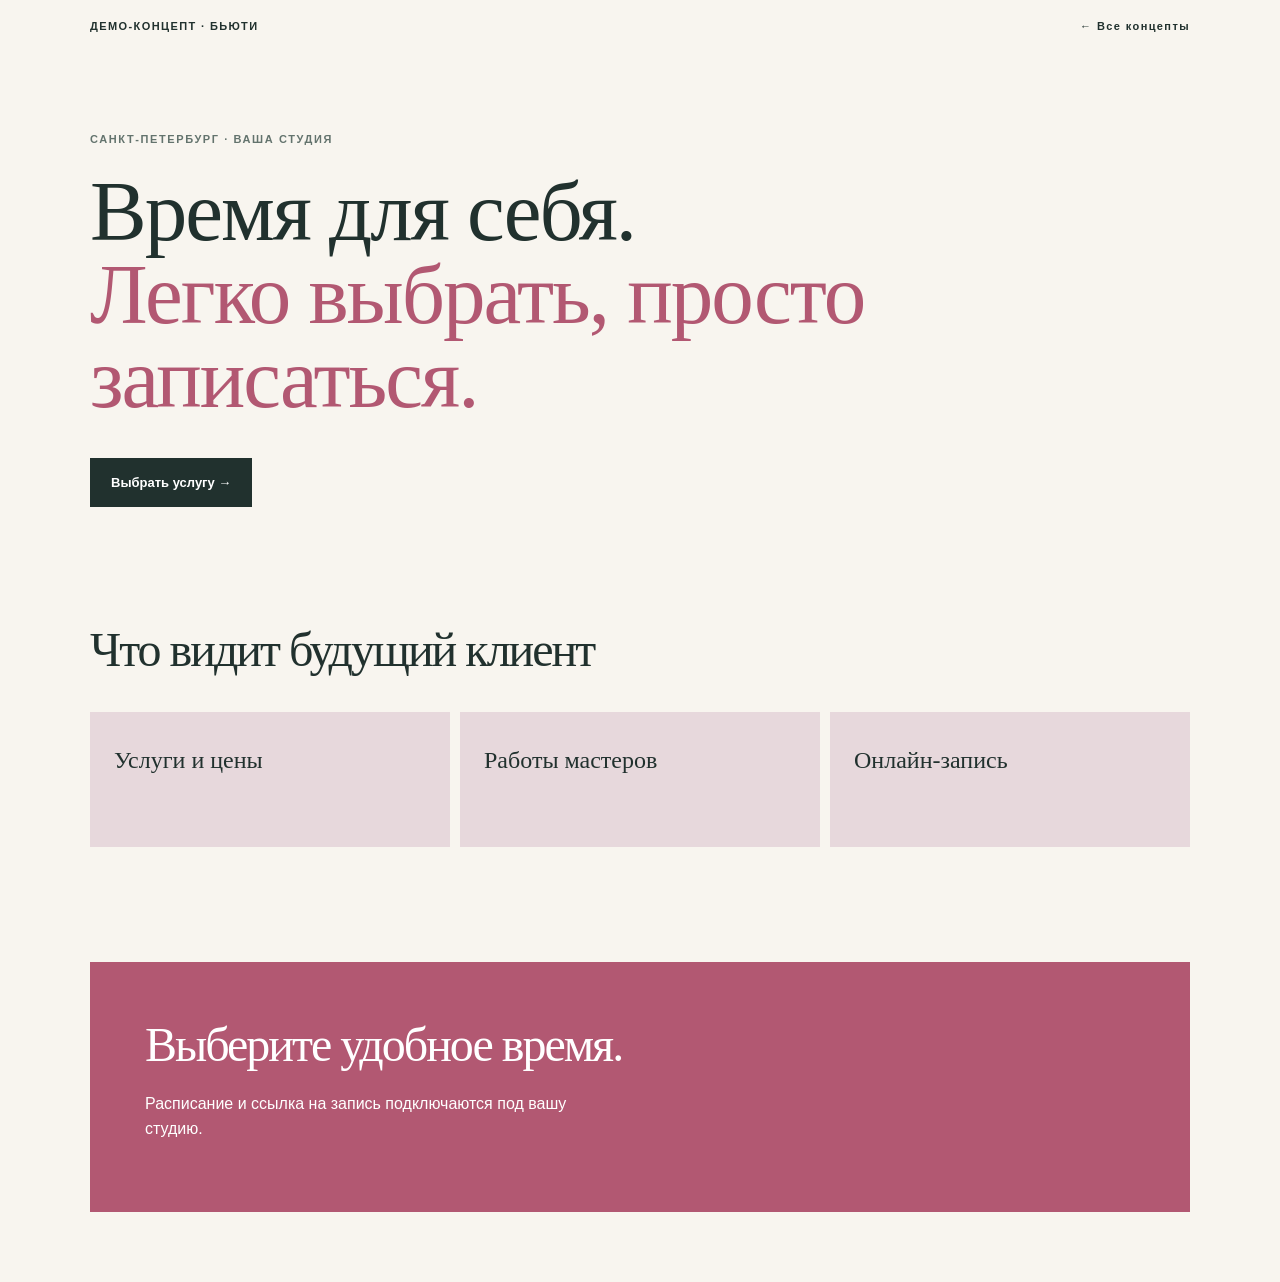
==== beauty/index.html @ 85286546 "Publish business demo showcase" ====
<!doctype html><html lang="ru"><head><meta charset="utf-8"><meta name="viewport" content="width=device-width,initial-scale=1"><title>Демо · бьюти</title><link rel="stylesheet" href="../template.css"></head><body class="beauty"><header>ДЕМО-КОНЦЕПТ · БЬЮТИ <a href="../">← Все концепты</a></header><main><p>САНКТ-ПЕТЕРБУРГ · ВАША СТУДИЯ</p><h1>Время для себя.<br><i>Легко выбрать, просто записаться.</i></h1><a class="button" href="#contact">Выбрать услугу →</a><section><h2>Что видит будущий клиент</h2><div><article>Услуги и цены</article><article>Работы мастеров</article><article>Онлайн-запись</article></div></section><section id="contact" class="contact"><h2>Выберите удобное время.</h2><p>Расписание и ссылка на запись подключаются под вашу студию.</p></section></main></body></html>
---- template.css ----
:root{--ink:#21312e;--accent:#d65f4c;--wash:#dde4d5}*{box-sizing:border-box}body{margin:0;color:var(--ink);font-family:Arial,sans-serif;background:#f8f5ef}body.repair{--accent:#b65336;--wash:#dbc7b7}body.beauty{--accent:#b25872;--wash:#e7d8dc}body.education{--accent:#39778a;--wash:#d4e4e7}header{padding:20px max(24px,calc((100% - 1100px)/2));font-size:11px;letter-spacing:1.4px;font-weight:700}header a{float:right;color:var(--ink);text-decoration:none}main{width:min(1100px,calc(100% - 48px));margin:auto;padding:70px 0}main>p{font-size:11px;letter-spacing:1.6px;font-weight:700;color:#63736d}h1,h2{font-family:Georgia,serif;font-weight:400;letter-spacing:-2px}h1{font-size:clamp(45px,7vw,85px);line-height:.98;max-width:850px;margin:25px 0 38px}i{font-style:normal;color:var(--accent)}.button{background:var(--ink);color:white;text-decoration:none;padding:17px 21px;display:inline-block;font-size:13px;font-weight:700}section{margin-top:115px}h2{font-size:clamp(30px,4vw,48px);margin-bottom:35px}section>div{display:grid;grid-template-columns:repeat(3,1fr);gap:10px}article{background:var(--wash);padding:35px 24px;min-height:135px;font:24px/1.15 Georgia,serif}.contact{background:var(--accent);padding:55px;min-height:250px;color:#fff}.contact h2{margin:0 0 20px}.contact p{max-width:450px;line-height:1.55}@media(max-width:600px){main{padding-top:45px}section{margin-top:70px}section>div{grid-template-columns:1fr}.contact{padding:32px}h1{letter-spacing:-1px}}
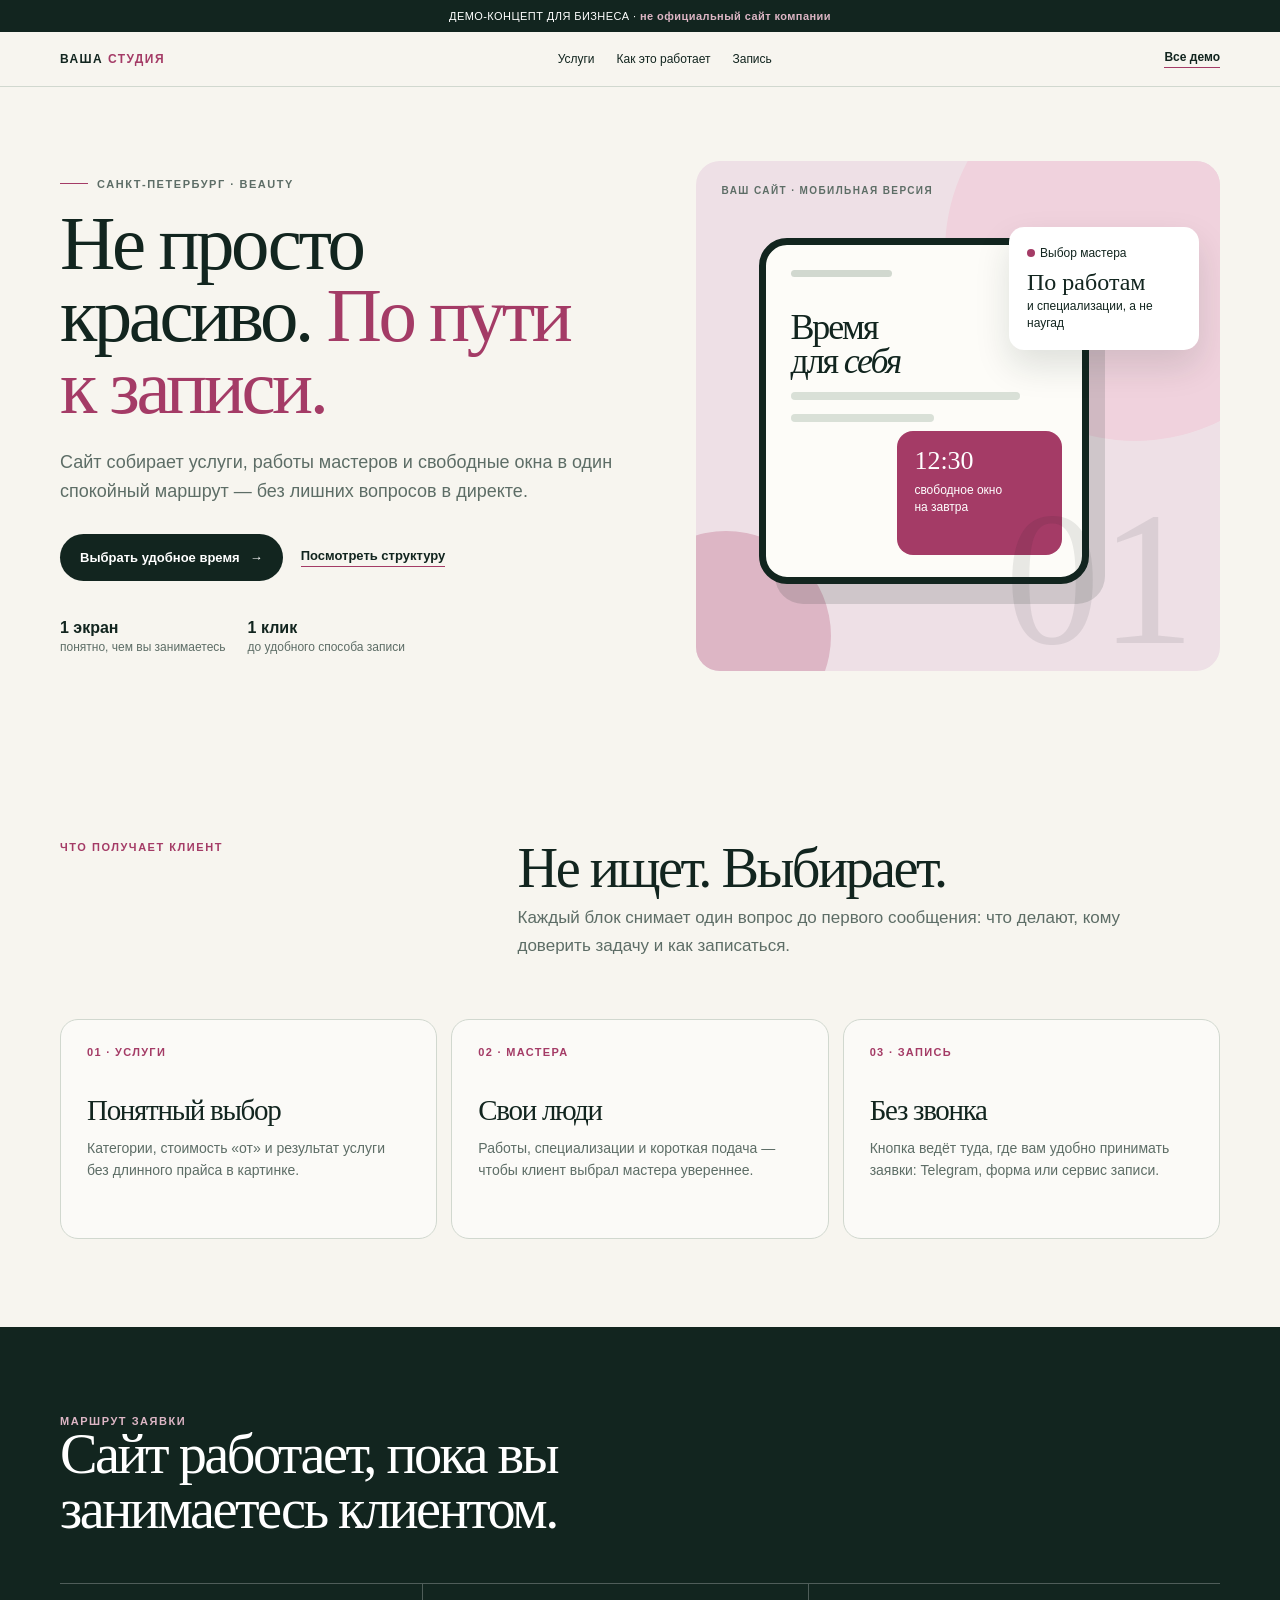
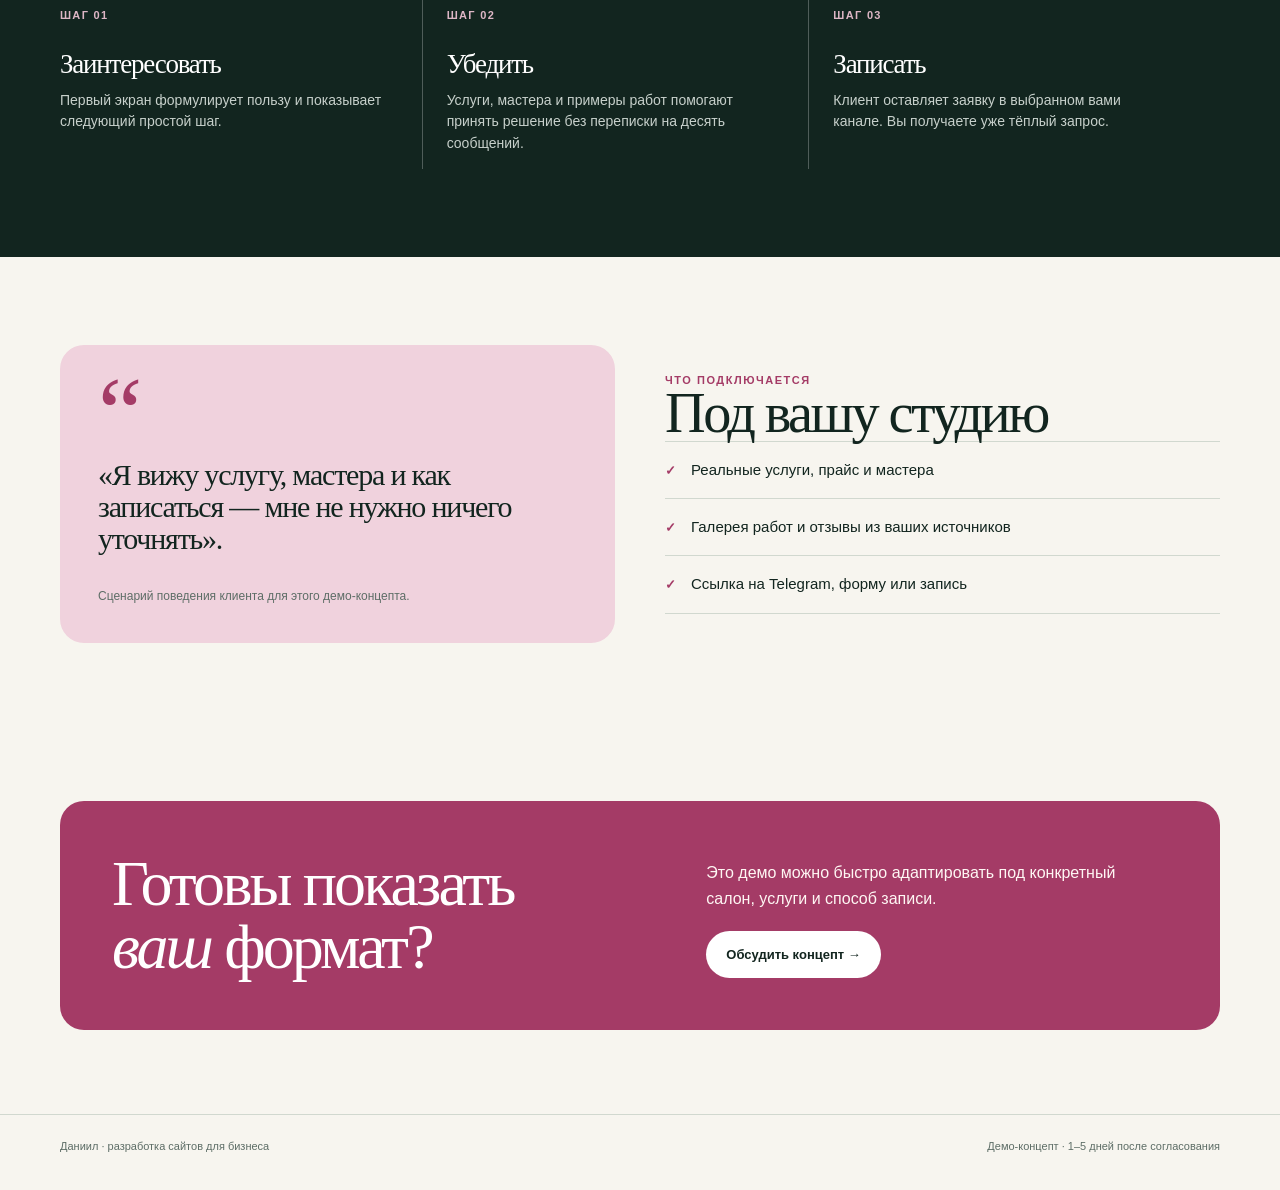
==== commit 77fb8415: "Upgrade business demo templates" ====
--- a/beauty/index.html
+++ b/beauty/index.html
@@ -1 +1 @@
-<!doctype html><html lang="ru"><head><meta charset="utf-8"><meta name="viewport" content="width=device-width,initial-scale=1"><title>Демо · бьюти</title><link rel="stylesheet" href="../template.css"></head><body class="beauty"><header>ДЕМО-КОНЦЕПТ · БЬЮТИ <a href="../">← Все концепты</a></header><main><p>САНКТ-ПЕТЕРБУРГ · ВАША СТУДИЯ</p><h1>Время для себя.<br><i>Легко выбрать, просто записаться.</i></h1><a class="button" href="#contact">Выбрать услугу →</a><section><h2>Что видит будущий клиент</h2><div><article>Услуги и цены</article><article>Работы мастеров</article><article>Онлайн-запись</article></div></section><section id="contact" class="contact"><h2>Выберите удобное время.</h2><p>Расписание и ссылка на запись подключаются под вашу студию.</p></section></main></body></html>
+<!doctype html><html lang="ru"><head><meta charset="utf-8"><meta name="viewport" content="width=device-width,initial-scale=1"><meta name="description" content="Демо-концепт сайта для салона красоты"><title>Демо · салон красоты</title><link rel="stylesheet" href="../template.css"></head><body class="beauty"><div class="demo-note">ДЕМО-КОНЦЕПТ ДЛЯ БИЗНЕСА · <b>не официальный сайт компании</b></div><header class="site-header"><div class="wrap"><div class="brand">ВАША <span>СТУДИЯ</span></div><nav><a href="#services">Услуги</a><a href="#route">Как это работает</a><a href="#contact">Запись</a></nav><a class="text-link" href="../">Все демо</a></div></header><main><div class="wrap"><section class="hero"><div><p class="kicker">САНКТ-ПЕТЕРБУРГ · BEAUTY</p><h1>Не просто<br>красиво. <em>По пути<br>к записи.</em></h1><p class="lead">Сайт собирает услуги, работы мастеров и свободные окна в один спокойный маршрут — без лишних вопросов в директе.</p><div class="actions"><a class="button" href="#contact">Выбрать удобное время <span>→</span></a><a class="text-link" href="#services">Посмотреть структуру</a></div><div class="mini-proof"><span><b>1 экран</b>понятно, чем вы занимаетесь</span><span><b>1 клик</b>до удобного способа записи</span></div></div><div class="hero-art"><span class="art-label">ВАШ САЙТ · МОБИЛЬНАЯ ВЕРСИЯ</span><div class="device"><div class="device-title">Время<br>для <em>себя</em></div><div class="device-line"></div><div class="device-line short"></div><div class="device-card"><b>12:30</b>свободное окно<br>на завтра</div></div><div class="floating-card"><span><i class="dot"></i>Выбор мастера</span><b>По работам</b>и специализации, а не наугад</div><div class="art-number">01</div></div></section></div><section id="services"><div class="wrap"><div class="section-intro"><div class="section-label">ЧТО ПОЛУЧАЕТ КЛИЕНТ</div><div><h2>Не ищет. Выбирает.</h2><p class="section-copy">Каждый блок снимает один вопрос до первого сообщения: что делают, кому доверить задачу и как записаться.</p></div></div><div class="feature-grid"><article class="feature"><div class="feature-num">01 · УСЛУГИ</div><h3>Понятный выбор</h3><p>Категории, стоимость «от» и результат услуги без длинного прайса в картинке.</p></article><article class="feature"><div class="feature-num">02 · МАСТЕРА</div><h3>Свои люди</h3><p>Работы, специализации и короткая подача — чтобы клиент выбрал мастера увереннее.</p></article><article class="feature"><div class="feature-num">03 · ЗАПИСЬ</div><h3>Без звонка</h3><p>Кнопка ведёт туда, где вам удобно принимать заявки: Telegram, форма или сервис записи.</p></article></div></div></section><section id="route" class="route"><div class="wrap"><div class="section-label">МАРШРУТ ЗАЯВКИ</div><h2>Сайт работает, пока вы занимаетесь клиентом.</h2><div class="steps"><article class="step"><span>ШАГ 01</span><h3>Заинтересовать</h3><p>Первый экран формулирует пользу и показывает следующий простой шаг.</p></article><article class="step"><span>ШАГ 02</span><h3>Убедить</h3><p>Услуги, мастера и примеры работ помогают принять решение без переписки на десять сообщений.</p></article><article class="step"><span>ШАГ 03</span><h3>Записать</h3><p>Клиент оставляет заявку в выбранном вами канале. Вы получаете уже тёплый запрос.</p></article></div></div></section><section><div class="wrap split"><div class="quote-card"><p>«Я вижу услугу, мастера и как записаться — мне не нужно ничего уточнять».</p><small>Сценарий поведения клиента для этого демо-концепта.</small></div><div><div class="section-label">ЧТО ПОДКЛЮЧАЕТСЯ</div><h2>Под вашу студию</h2><div class="checklist"><div><b>✓</b><span>Реальные услуги, прайс и мастера</span></div><div><b>✓</b><span>Галерея работ и отзывы из ваших источников</span></div><div><b>✓</b><span>Ссылка на Telegram, форму или запись</span></div></div></div></div></section><section id="contact" class="cta"><div class="wrap"><div class="cta-box"><h2>Готовы показать<br><em>ваш</em> формат?</h2><div><p>Это демо можно быстро адаптировать под конкретный салон, услуги и способ записи.</p><a class="button" href="mailto:hello@example.com">Обсудить концепт →</a></div></div></div></section></main><footer class="site-footer"><div class="wrap"><span>Даниил · разработка сайтов для бизнеса</span><span>Демо-концепт · 1–5 дней после согласования</span></div></footer></body></html>
--- a/template.css
+++ b/template.css
@@ -1 +1 @@
-:root{--ink:#21312e;--accent:#d65f4c;--wash:#dde4d5}*{box-sizing:border-box}body{margin:0;color:var(--ink);font-family:Arial,sans-serif;background:#f8f5ef}body.repair{--accent:#b65336;--wash:#dbc7b7}body.beauty{--accent:#b25872;--wash:#e7d8dc}body.education{--accent:#39778a;--wash:#d4e4e7}header{padding:20px max(24px,calc((100% - 1100px)/2));font-size:11px;letter-spacing:1.4px;font-weight:700}header a{float:right;color:var(--ink);text-decoration:none}main{width:min(1100px,calc(100% - 48px));margin:auto;padding:70px 0}main>p{font-size:11px;letter-spacing:1.6px;font-weight:700;color:#63736d}h1,h2{font-family:Georgia,serif;font-weight:400;letter-spacing:-2px}h1{font-size:clamp(45px,7vw,85px);line-height:.98;max-width:850px;margin:25px 0 38px}i{font-style:normal;color:var(--accent)}.button{background:var(--ink);color:white;text-decoration:none;padding:17px 21px;display:inline-block;font-size:13px;font-weight:700}section{margin-top:115px}h2{font-size:clamp(30px,4vw,48px);margin-bottom:35px}section>div{display:grid;grid-template-columns:repeat(3,1fr);gap:10px}article{background:var(--wash);padding:35px 24px;min-height:135px;font:24px/1.15 Georgia,serif}.contact{background:var(--accent);padding:55px;min-height:250px;color:#fff}.contact h2{margin:0 0 20px}.contact p{max-width:450px;line-height:1.55}@media(max-width:600px){main{padding-top:45px}section{margin-top:70px}section>div{grid-template-columns:1fr}.contact{padding:32px}h1{letter-spacing:-1px}}
+:root{--ink:#12251f;--muted:#5d6d66;--paper:#f7f5ef;--panel:#e8ece4;--line:#d1d8cf;--accent:#d9674c;--accent-soft:#f7d4cb;--sun:#f1d78a;--radius:24px}*{box-sizing:border-box}html{scroll-behavior:smooth}body{margin:0;background:var(--paper);color:var(--ink);font-family:Inter,Arial,sans-serif}body.repair{--accent:#c45035;--accent-soft:#f4cec2;--panel:#e5ded7;--sun:#edba7e}body.beauty{--accent:#a43b66;--accent-soft:#f0d2dd;--panel:#eee0e6;--sun:#ddb6c5}body.education{--accent:#216f7e;--accent-soft:#cce5e8;--panel:#d9e8e9;--sun:#9ed2d0}body.dental{--accent:#357b75;--accent-soft:#cfe8e2;--panel:#dbe9e4;--sun:#b6ddcf}.wrap{width:min(1160px,calc(100% - 40px));margin:auto}.site-header{padding:18px 0;border-bottom:1px solid var(--line)}.site-header .wrap{display:flex;align-items:center;justify-content:space-between;gap:20px}.brand{font-size:12px;font-weight:800;letter-spacing:.12em}.brand span{color:var(--accent)}.site-header nav{display:flex;gap:22px}.site-header a{font-size:12px;color:var(--ink);text-decoration:none}.demo-note{padding:10px 0;background:var(--ink);color:#fff;font-size:11px;text-align:center;letter-spacing:.04em}.demo-note b{color:var(--sun)}.hero{display:grid;grid-template-columns:1.05fr .95fr;align-items:center;gap:56px;padding:74px 0 82px}.kicker{display:flex;align-items:center;gap:9px;margin:0 0 18px;color:var(--muted);font-size:11px;letter-spacing:.14em;font-weight:800}.kicker:before{content:"";width:28px;height:1px;background:var(--accent)}h1,h2,h3,p{margin-top:0}h1,h2,h3{font-family:Georgia,serif;font-weight:400;letter-spacing:-.045em}h1{font-size:clamp(48px,6vw,80px);line-height:.94;margin-bottom:24px}h1 em{font-style:normal;color:var(--accent)}.lead{max-width:560px;font-size:18px;line-height:1.6;color:var(--muted);margin-bottom:28px}.actions{display:flex;align-items:center;gap:18px;flex-wrap:wrap}.button{display:inline-flex;align-items:center;gap:10px;padding:16px 20px;border-radius:100px;background:var(--ink);color:#fff;text-decoration:none;font-size:13px;font-weight:800;transition:transform .2s,background .2s}.button:hover{transform:translateY(-2px);background:var(--accent)}.text-link{color:var(--ink);font-size:13px;font-weight:800;text-decoration:none;border-bottom:1px solid var(--accent);padding-bottom:3px}.mini-proof{display:flex;gap:22px;flex-wrap:wrap;margin-top:38px;font-size:12px;color:var(--muted)}.mini-proof b{display:block;color:var(--ink);font-size:16px;margin-bottom:3px}.hero-art{position:relative;min-height:510px;border-radius:var(--radius);overflow:hidden;background:var(--panel);isolation:isolate}.hero-art:before,.hero-art:after{content:"";position:absolute;border-radius:50%;z-index:-1}.hero-art:before{width:380px;height:380px;background:var(--accent-soft);right:-105px;top:-100px}.hero-art:after{width:210px;height:210px;background:var(--sun);left:-75px;bottom:-70px}.art-label{position:absolute;top:24px;left:26px;font-size:10px;letter-spacing:.14em;font-weight:800;color:var(--muted)}.art-number{position:absolute;right:25px;bottom:16px;font:clamp(120px,16vw,190px)/.8 Georgia,serif;color:rgba(18,37,31,.09)}.device{position:absolute;left:12%;top:15%;width:63%;height:68%;border:7px solid var(--ink);border-radius:28px;background:#fdfcf8;box-shadow:16px 20px 0 rgba(18,37,31,.14);padding:25px}.device:before{content:"";display:block;width:38%;height:7px;border-radius:10px;background:var(--line);margin-bottom:33px}.device-title{font:36px/.95 Georgia,serif;letter-spacing:-.06em;max-width:220px}.device-line{height:8px;background:#d9e0d7;border-radius:9px;margin-top:14px;width:86%}.device-line.short{width:54%}.device-card{position:absolute;right:20px;bottom:22px;width:52%;height:124px;padding:17px;background:var(--accent);border-radius:16px;color:#fff;font-size:12px;line-height:1.4}.device-card b{display:block;font:26px/1 Georgia,serif;margin-bottom:8px}.floating-card{position:absolute;right:4%;top:13%;width:190px;padding:18px;border-radius:15px;background:#fff;box-shadow:0 16px 35px rgba(18,37,31,.13);font-size:12px;line-height:1.45}.floating-card b{display:block;margin:7px 0 4px;font:24px/1 Georgia,serif}.dot{display:inline-block;width:8px;height:8px;border-radius:50%;background:var(--accent);margin-right:5px}section{padding:88px 0}.section-intro{display:grid;grid-template-columns:.75fr 1.25fr;gap:36px;align-items:start}.section-label{font-size:11px;letter-spacing:.14em;font-weight:800;color:var(--accent)}h2{font-size:clamp(36px,4.4vw,58px);line-height:.98;margin:0}.section-copy{font-size:17px;line-height:1.65;color:var(--muted);max-width:620px;margin-top:8px}.feature-grid{display:grid;grid-template-columns:repeat(3,1fr);gap:14px;margin-top:42px}.feature{padding:26px;min-height:220px;border:1px solid var(--line);border-radius:18px;background:rgba(255,255,255,.45);transition:transform .2s,background .2s}.feature:hover{transform:translateY(-4px);background:#fff}.feature-num{color:var(--accent);font-size:11px;font-weight:800;letter-spacing:.12em}.feature h3{font-size:29px;line-height:1.02;margin:38px 0 12px}.feature p{font-size:14px;line-height:1.55;color:var(--muted);margin:0}.route{background:var(--ink);color:#fff}.route .section-label{color:var(--sun)}.route h2{max-width:570px}.steps{display:grid;grid-template-columns:repeat(3,1fr);gap:0;margin-top:45px;border-top:1px solid rgba(255,255,255,.26)}.step{padding:25px 24px 0 0;margin-right:24px;border-right:1px solid rgba(255,255,255,.26)}.step:last-child{border:0}.step span{display:block;color:var(--sun);font-size:11px;font-weight:800;letter-spacing:.12em;margin-bottom:28px}.step h3{font-size:27px;margin-bottom:10px}.step p{color:#c7d0cb;line-height:1.55;font-size:14px}.split{display:grid;grid-template-columns:1fr 1fr;gap:50px;align-items:center}.quote-card{padding:38px;border-radius:var(--radius);background:var(--accent-soft);position:relative}.quote-card:before{content:"“";font:100px/.6 Georgia,serif;color:var(--accent);display:block}.quote-card p{font:30px/1.08 Georgia,serif;letter-spacing:-.04em;margin:16px 0 30px}.quote-card small{font-size:12px;color:var(--muted);line-height:1.5}.checklist{display:grid;gap:0;border-top:1px solid var(--line)}.checklist div{padding:18px 0;border-bottom:1px solid var(--line);display:flex;gap:15px;align-items:baseline}.checklist b{color:var(--accent);font-size:13px}.checklist span{font-size:15px;line-height:1.35}.cta{padding:70px 0 84px}.cta-box{display:grid;grid-template-columns:1.1fr .9fr;gap:30px;align-items:end;padding:52px;border-radius:var(--radius);background:var(--accent);color:#fff}.cta-box h2{font-size:clamp(40px,5vw,68px);margin:0;max-width:620px}.cta-box p{line-height:1.6;margin:0 0 20px;color:#fff7f4}.cta-box .button{background:#fff;color:var(--ink)}.site-footer{padding:25px 0 38px;border-top:1px solid var(--line);color:var(--muted);font-size:11px}.site-footer .wrap{display:flex;justify-content:space-between;gap:20px;flex-wrap:wrap}@media(max-width:820px){.hero,.section-intro,.split,.cta-box{grid-template-columns:1fr;gap:30px}.hero{padding-top:46px}.hero-art{min-height:430px}.feature-grid,.steps{grid-template-columns:1fr}.step{padding:25px 0;border-right:0;border-bottom:1px solid rgba(255,255,255,.26);margin-right:0}.step:last-child{border-bottom:0}.site-header nav{display:none}}@media(max-width:520px){.wrap{width:min(100% - 28px,1160px)}.demo-note{padding:8px 14px}.hero{padding-bottom:48px}.hero-art{min-height:380px}.device{left:8%;width:70%;top:16%;height:67%}.floating-card{right:2%;top:8%;width:145px}.device-title{font-size:27px}.feature-grid{margin-top:28px}section{padding:58px 0}.cta{padding:58px 0}.cta-box{padding:31px 25px}.site-header{padding:15px 0}}
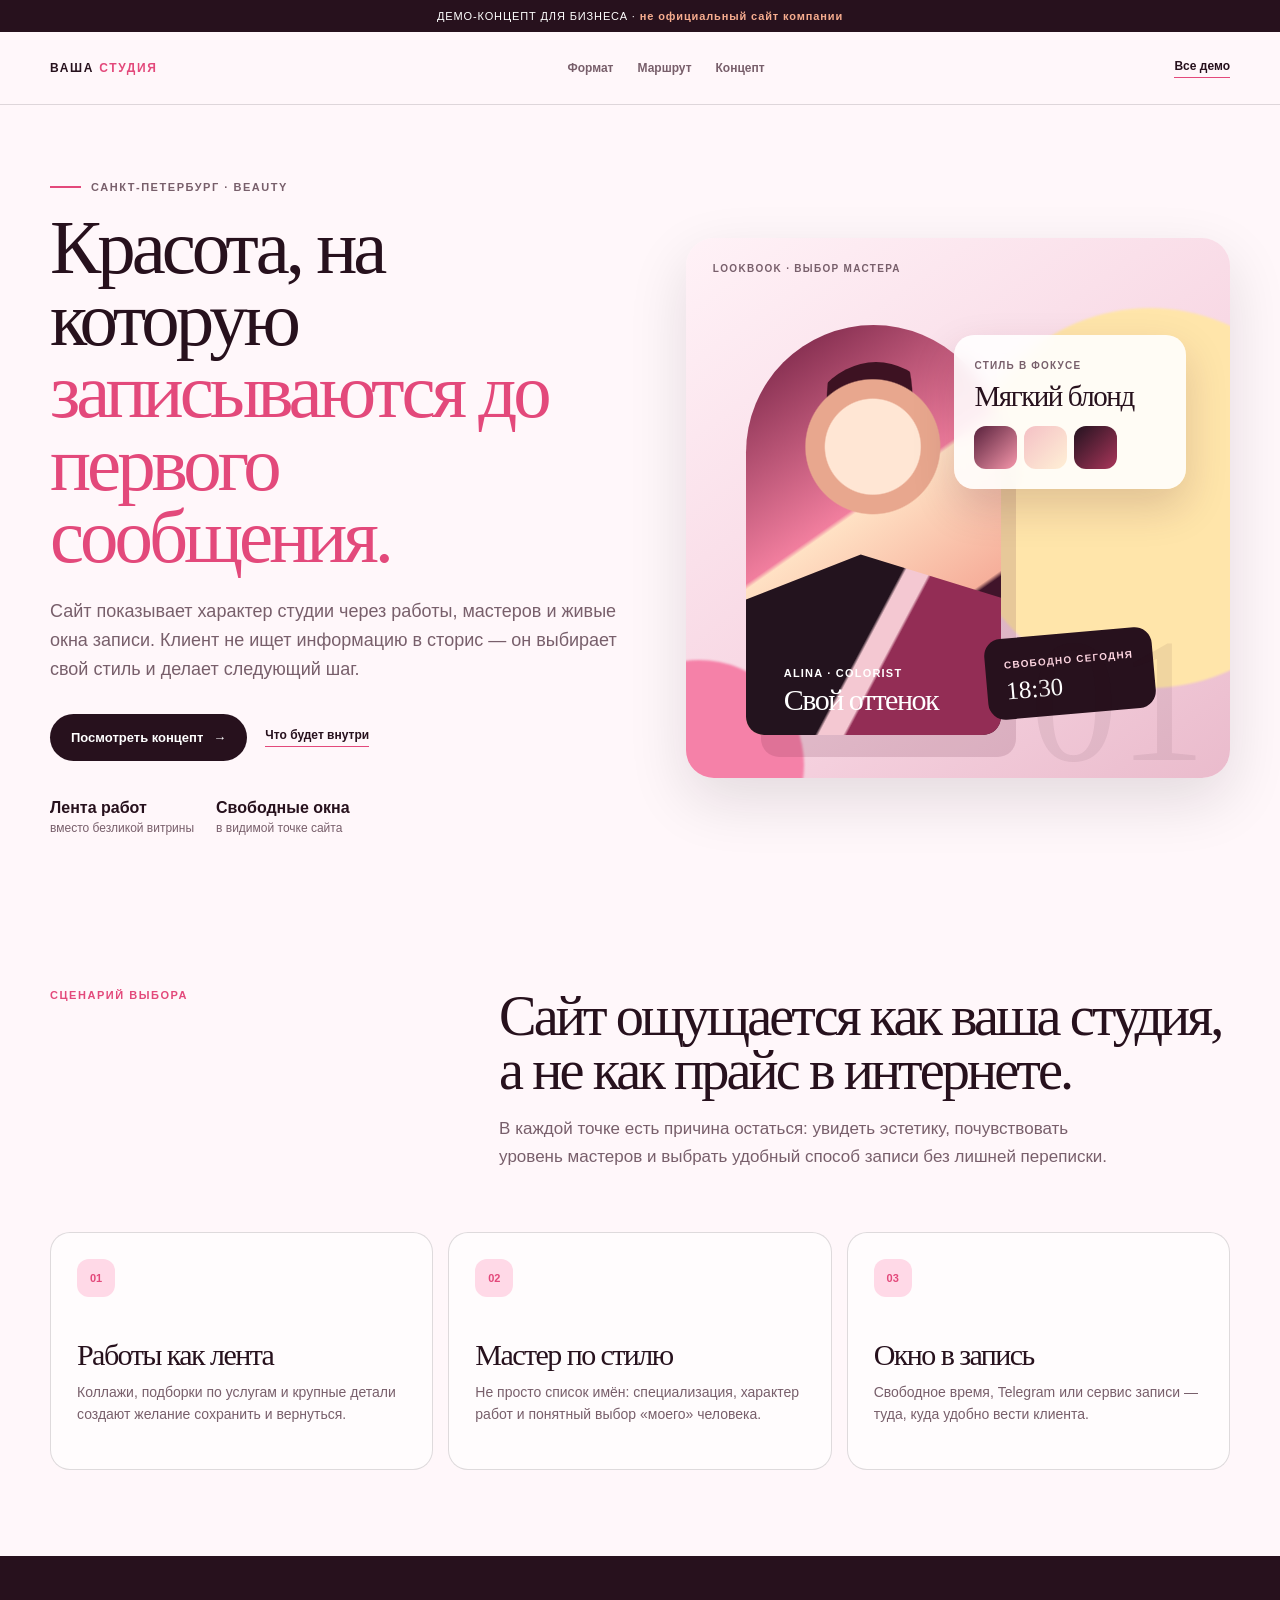
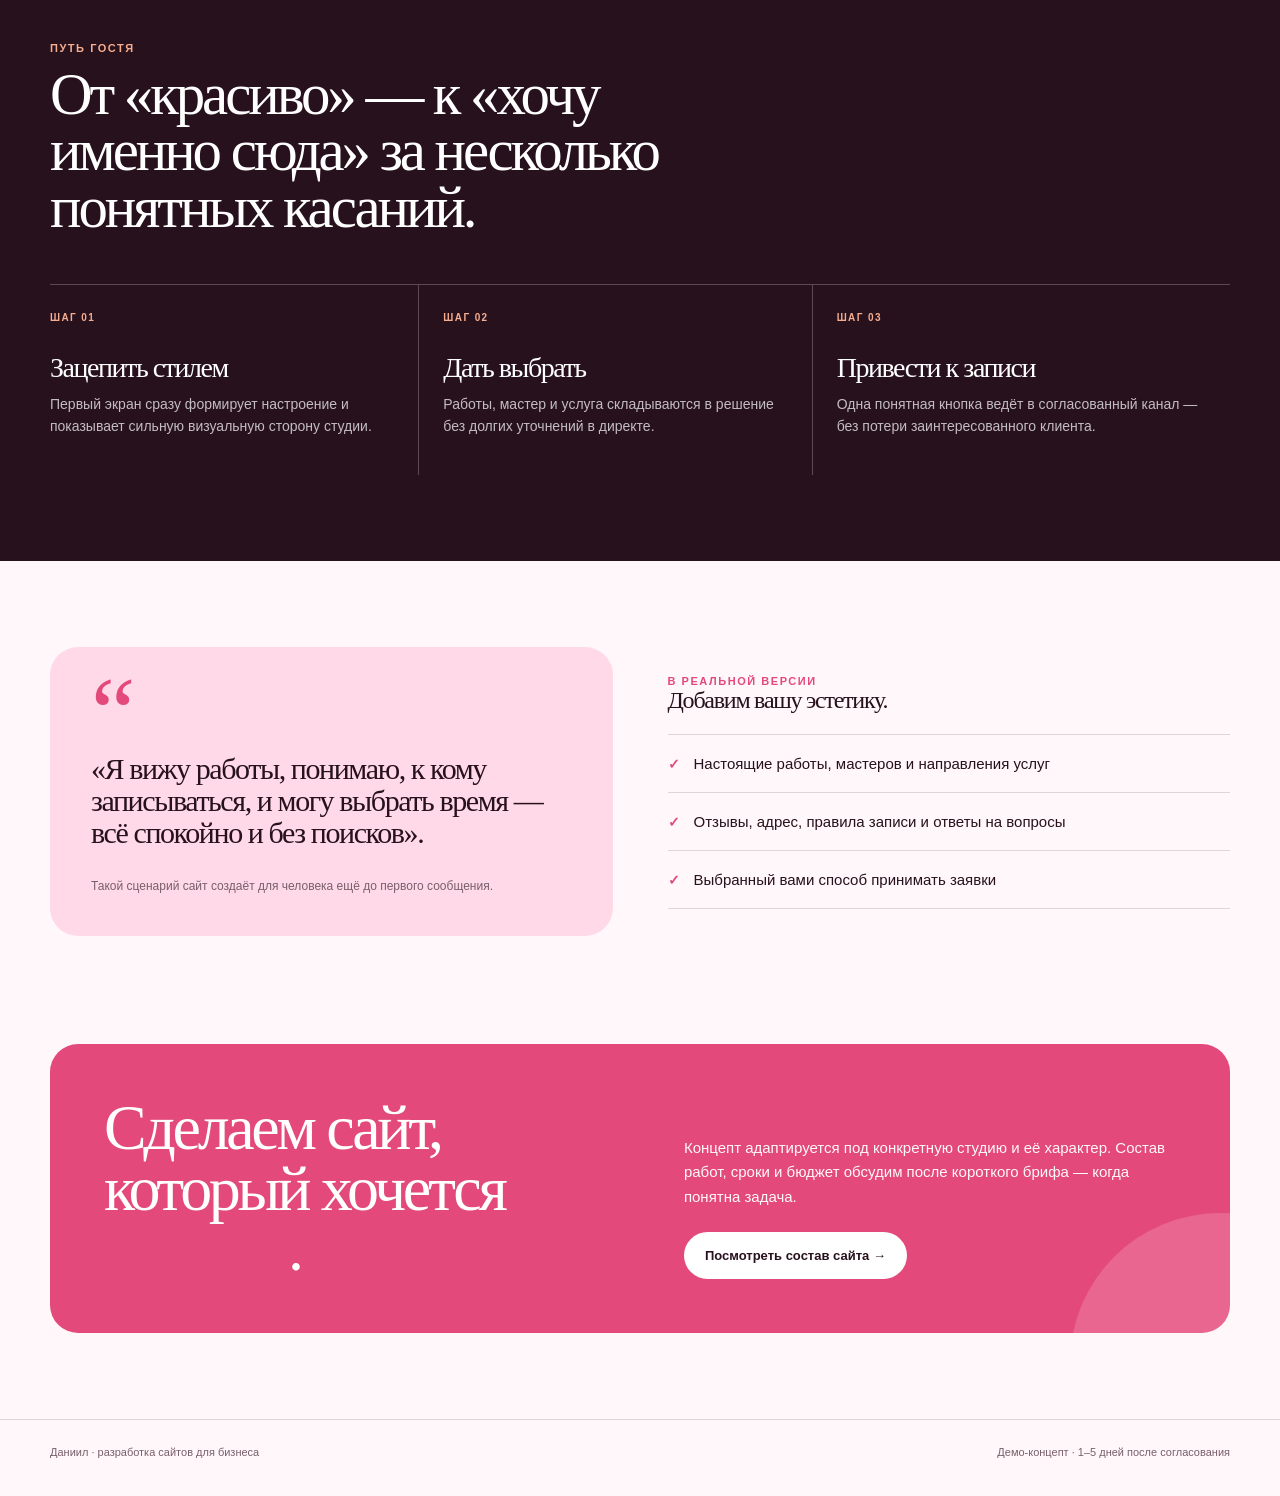
==== commit 9eda75e2: "Make demo concepts more distinctive" ====
--- a/beauty/index.html
+++ b/beauty/index.html
@@ -1 +1,75 @@
-<!doctype html><html lang="ru"><head><meta charset="utf-8"><meta name="viewport" content="width=device-width,initial-scale=1"><meta name="description" content="Демо-концепт сайта для салона красоты"><title>Демо · салон красоты</title><link rel="stylesheet" href="../template.css"></head><body class="beauty"><div class="demo-note">ДЕМО-КОНЦЕПТ ДЛЯ БИЗНЕСА · <b>не официальный сайт компании</b></div><header class="site-header"><div class="wrap"><div class="brand">ВАША <span>СТУДИЯ</span></div><nav><a href="#services">Услуги</a><a href="#route">Как это работает</a><a href="#contact">Запись</a></nav><a class="text-link" href="../">Все демо</a></div></header><main><div class="wrap"><section class="hero"><div><p class="kicker">САНКТ-ПЕТЕРБУРГ · BEAUTY</p><h1>Не просто<br>красиво. <em>По пути<br>к записи.</em></h1><p class="lead">Сайт собирает услуги, работы мастеров и свободные окна в один спокойный маршрут — без лишних вопросов в директе.</p><div class="actions"><a class="button" href="#contact">Выбрать удобное время <span>→</span></a><a class="text-link" href="#services">Посмотреть структуру</a></div><div class="mini-proof"><span><b>1 экран</b>понятно, чем вы занимаетесь</span><span><b>1 клик</b>до удобного способа записи</span></div></div><div class="hero-art"><span class="art-label">ВАШ САЙТ · МОБИЛЬНАЯ ВЕРСИЯ</span><div class="device"><div class="device-title">Время<br>для <em>себя</em></div><div class="device-line"></div><div class="device-line short"></div><div class="device-card"><b>12:30</b>свободное окно<br>на завтра</div></div><div class="floating-card"><span><i class="dot"></i>Выбор мастера</span><b>По работам</b>и специализации, а не наугад</div><div class="art-number">01</div></div></section></div><section id="services"><div class="wrap"><div class="section-intro"><div class="section-label">ЧТО ПОЛУЧАЕТ КЛИЕНТ</div><div><h2>Не ищет. Выбирает.</h2><p class="section-copy">Каждый блок снимает один вопрос до первого сообщения: что делают, кому доверить задачу и как записаться.</p></div></div><div class="feature-grid"><article class="feature"><div class="feature-num">01 · УСЛУГИ</div><h3>Понятный выбор</h3><p>Категории, стоимость «от» и результат услуги без длинного прайса в картинке.</p></article><article class="feature"><div class="feature-num">02 · МАСТЕРА</div><h3>Свои люди</h3><p>Работы, специализации и короткая подача — чтобы клиент выбрал мастера увереннее.</p></article><article class="feature"><div class="feature-num">03 · ЗАПИСЬ</div><h3>Без звонка</h3><p>Кнопка ведёт туда, где вам удобно принимать заявки: Telegram, форма или сервис записи.</p></article></div></div></section><section id="route" class="route"><div class="wrap"><div class="section-label">МАРШРУТ ЗАЯВКИ</div><h2>Сайт работает, пока вы занимаетесь клиентом.</h2><div class="steps"><article class="step"><span>ШАГ 01</span><h3>Заинтересовать</h3><p>Первый экран формулирует пользу и показывает следующий простой шаг.</p></article><article class="step"><span>ШАГ 02</span><h3>Убедить</h3><p>Услуги, мастера и примеры работ помогают принять решение без переписки на десять сообщений.</p></article><article class="step"><span>ШАГ 03</span><h3>Записать</h3><p>Клиент оставляет заявку в выбранном вами канале. Вы получаете уже тёплый запрос.</p></article></div></div></section><section><div class="wrap split"><div class="quote-card"><p>«Я вижу услугу, мастера и как записаться — мне не нужно ничего уточнять».</p><small>Сценарий поведения клиента для этого демо-концепта.</small></div><div><div class="section-label">ЧТО ПОДКЛЮЧАЕТСЯ</div><h2>Под вашу студию</h2><div class="checklist"><div><b>✓</b><span>Реальные услуги, прайс и мастера</span></div><div><b>✓</b><span>Галерея работ и отзывы из ваших источников</span></div><div><b>✓</b><span>Ссылка на Telegram, форму или запись</span></div></div></div></div></section><section id="contact" class="cta"><div class="wrap"><div class="cta-box"><h2>Готовы показать<br><em>ваш</em> формат?</h2><div><p>Это демо можно быстро адаптировать под конкретный салон, услуги и способ записи.</p><a class="button" href="mailto:hello@example.com">Обсудить концепт →</a></div></div></div></section></main><footer class="site-footer"><div class="wrap"><span>Даниил · разработка сайтов для бизнеса</span><span>Демо-концепт · 1–5 дней после согласования</span></div></footer></body></html>
+<!doctype html>
+<html lang="ru">
+<head>
+  <meta charset="utf-8">
+  <meta name="viewport" content="width=device-width,initial-scale=1">
+  <meta name="description" content="Демо-концепт сайта для салона красоты">
+  <title>Демо · салон красоты</title>
+  <link rel="stylesheet" href="../template.css">
+</head>
+<body class="beauty">
+  <div class="demo-note">ДЕМО-КОНЦЕПТ ДЛЯ БИЗНЕСА · <b>не официальный сайт компании</b></div>
+  <header class="site-header">
+    <div class="wrap">
+      <div class="brand">ВАША <span>СТУДИЯ</span></div>
+      <nav><a href="#services">Формат</a><a href="#route">Маршрут</a><a href="#brief">Концепт</a></nav>
+      <a class="text-link" href="../">Все демо</a>
+    </div>
+  </header>
+  <main>
+    <div class="wrap">
+      <section class="hero">
+        <div>
+          <p class="eyebrow">САНКТ-ПЕТЕРБУРГ · BEAUTY</p>
+          <h1>Красота, на которую<br><em>записываются до первого сообщения.</em></h1>
+          <p class="lead">Сайт показывает характер студии через работы, мастеров и живые окна записи. Клиент не ищет информацию в сторис — он выбирает свой стиль и делает следующий шаг.</p>
+          <div class="actions"><a class="button" href="#brief">Посмотреть концепт <span>→</span></a><a class="text-link" href="#services">Что будет внутри</a></div>
+          <div class="micro-proof"><span><b>Лента работ</b>вместо безликой витрины</span><span><b>Свободные окна</b>в видимой точке сайта</span></div>
+        </div>
+        <div class="hero-stage beauty-stage" aria-label="Редакционный концепт сайта студии красоты">
+          <span class="scene-label">LOOKBOOK · ВЫБОР МАСТЕРА</span>
+          <div class="beauty-portrait"></div>
+          <div class="beauty-caption">ALINA · COLORIST<b>Свой оттенок</b></div>
+          <div class="lookbook-card"><span>СТИЛЬ В ФОКУСЕ</span><b>Мягкий блонд</b><div class="lookbook-swatches"><i></i><i></i><i></i></div></div>
+          <div class="slot-card"><span>СВОБОДНО СЕГОДНЯ</span><b>18:30</b></div>
+          <div class="scene-number">01</div>
+        </div>
+      </section>
+    </div>
+    <section id="services">
+      <div class="wrap">
+        <div class="section-head">
+          <div class="section-label">СЦЕНАРИЙ ВЫБОРА</div>
+          <div><h2>Сайт ощущается как ваша студия, а не как прайс в интернете.</h2><p class="section-copy">В каждой точке есть причина остаться: увидеть эстетику, почувствовать уровень мастеров и выбрать удобный способ записи без лишней переписки.</p></div>
+        </div>
+        <div class="feature-grid">
+          <article class="feature"><div class="feature-mark">01</div><h3>Работы как лента</h3><p>Коллажи, подборки по услугам и крупные детали создают желание сохранить и вернуться.</p></article>
+          <article class="feature"><div class="feature-mark">02</div><h3>Мастер по стилю</h3><p>Не просто список имён: специализация, характер работ и понятный выбор «моего» человека.</p></article>
+          <article class="feature"><div class="feature-mark">03</div><h3>Окно в запись</h3><p>Свободное время, Telegram или сервис записи — туда, куда удобно вести клиента.</p></article>
+        </div>
+      </div>
+    </section>
+    <section id="route" class="dark-section">
+      <div class="wrap">
+        <div class="section-label">ПУТЬ ГОСТЯ</div>
+        <h2>От «красиво» — к «хочу именно сюда» за несколько понятных касаний.</h2>
+        <div class="process">
+          <article><span>ШАГ 01</span><h3>Зацепить стилем</h3><p>Первый экран сразу формирует настроение и показывает сильную визуальную сторону студии.</p></article>
+          <article><span>ШАГ 02</span><h3>Дать выбрать</h3><p>Работы, мастер и услуга складываются в решение без долгих уточнений в директе.</p></article>
+          <article><span>ШАГ 03</span><h3>Привести к записи</h3><p>Одна понятная кнопка ведёт в согласованный канал — без потери заинтересованного клиента.</p></article>
+        </div>
+      </div>
+    </section>
+    <section>
+      <div class="wrap pair">
+        <div class="quote-card"><p>«Я вижу работы, понимаю, к кому записываться, и могу выбрать время — всё спокойно и без поисков».</p><small>Такой сценарий сайт создаёт для человека ещё до первого сообщения.</small></div>
+        <div><div class="section-label">В РЕАЛЬНОЙ ВЕРСИИ</div><h2>Добавим вашу эстетику.</h2><div class="checklist"><div><b>✓</b><span>Настоящие работы, мастеров и направления услуг</span></div><div><b>✓</b><span>Отзывы, адрес, правила записи и ответы на вопросы</span></div><div><b>✓</b><span>Выбранный вами способ принимать заявки</span></div></div></div>
+      </div>
+    </section>
+    <section id="brief" class="cta">
+      <div class="wrap"><div class="cta-box"><h2>Сделаем сайт,<br>который хочется <em>листать</em>.</h2><div><p>Концепт адаптируется под конкретную студию и её характер. Состав работ, сроки и бюджет обсудим после короткого брифа — когда понятна задача.</p><div class="actions"><a class="button button-light" href="#services">Посмотреть состав сайта →</a></div></div></div></div>
+    </section>
+  </main>
+  <footer class="site-footer"><div class="wrap"><span>Даниил · разработка сайтов для бизнеса</span><span>Демо-концепт · 1–5 дней после согласования</span></div></footer>
+</body>
+</html>
--- a/template.css
+++ b/template.css
@@ -1 +1,205 @@
-:root{--ink:#12251f;--muted:#5d6d66;--paper:#f7f5ef;--panel:#e8ece4;--line:#d1d8cf;--accent:#d9674c;--accent-soft:#f7d4cb;--sun:#f1d78a;--radius:24px}*{box-sizing:border-box}html{scroll-behavior:smooth}body{margin:0;background:var(--paper);color:var(--ink);font-family:Inter,Arial,sans-serif}body.repair{--accent:#c45035;--accent-soft:#f4cec2;--panel:#e5ded7;--sun:#edba7e}body.beauty{--accent:#a43b66;--accent-soft:#f0d2dd;--panel:#eee0e6;--sun:#ddb6c5}body.education{--accent:#216f7e;--accent-soft:#cce5e8;--panel:#d9e8e9;--sun:#9ed2d0}body.dental{--accent:#357b75;--accent-soft:#cfe8e2;--panel:#dbe9e4;--sun:#b6ddcf}.wrap{width:min(1160px,calc(100% - 40px));margin:auto}.site-header{padding:18px 0;border-bottom:1px solid var(--line)}.site-header .wrap{display:flex;align-items:center;justify-content:space-between;gap:20px}.brand{font-size:12px;font-weight:800;letter-spacing:.12em}.brand span{color:var(--accent)}.site-header nav{display:flex;gap:22px}.site-header a{font-size:12px;color:var(--ink);text-decoration:none}.demo-note{padding:10px 0;background:var(--ink);color:#fff;font-size:11px;text-align:center;letter-spacing:.04em}.demo-note b{color:var(--sun)}.hero{display:grid;grid-template-columns:1.05fr .95fr;align-items:center;gap:56px;padding:74px 0 82px}.kicker{display:flex;align-items:center;gap:9px;margin:0 0 18px;color:var(--muted);font-size:11px;letter-spacing:.14em;font-weight:800}.kicker:before{content:"";width:28px;height:1px;background:var(--accent)}h1,h2,h3,p{margin-top:0}h1,h2,h3{font-family:Georgia,serif;font-weight:400;letter-spacing:-.045em}h1{font-size:clamp(48px,6vw,80px);line-height:.94;margin-bottom:24px}h1 em{font-style:normal;color:var(--accent)}.lead{max-width:560px;font-size:18px;line-height:1.6;color:var(--muted);margin-bottom:28px}.actions{display:flex;align-items:center;gap:18px;flex-wrap:wrap}.button{display:inline-flex;align-items:center;gap:10px;padding:16px 20px;border-radius:100px;background:var(--ink);color:#fff;text-decoration:none;font-size:13px;font-weight:800;transition:transform .2s,background .2s}.button:hover{transform:translateY(-2px);background:var(--accent)}.text-link{color:var(--ink);font-size:13px;font-weight:800;text-decoration:none;border-bottom:1px solid var(--accent);padding-bottom:3px}.mini-proof{display:flex;gap:22px;flex-wrap:wrap;margin-top:38px;font-size:12px;color:var(--muted)}.mini-proof b{display:block;color:var(--ink);font-size:16px;margin-bottom:3px}.hero-art{position:relative;min-height:510px;border-radius:var(--radius);overflow:hidden;background:var(--panel);isolation:isolate}.hero-art:before,.hero-art:after{content:"";position:absolute;border-radius:50%;z-index:-1}.hero-art:before{width:380px;height:380px;background:var(--accent-soft);right:-105px;top:-100px}.hero-art:after{width:210px;height:210px;background:var(--sun);left:-75px;bottom:-70px}.art-label{position:absolute;top:24px;left:26px;font-size:10px;letter-spacing:.14em;font-weight:800;color:var(--muted)}.art-number{position:absolute;right:25px;bottom:16px;font:clamp(120px,16vw,190px)/.8 Georgia,serif;color:rgba(18,37,31,.09)}.device{position:absolute;left:12%;top:15%;width:63%;height:68%;border:7px solid var(--ink);border-radius:28px;background:#fdfcf8;box-shadow:16px 20px 0 rgba(18,37,31,.14);padding:25px}.device:before{content:"";display:block;width:38%;height:7px;border-radius:10px;background:var(--line);margin-bottom:33px}.device-title{font:36px/.95 Georgia,serif;letter-spacing:-.06em;max-width:220px}.device-line{height:8px;background:#d9e0d7;border-radius:9px;margin-top:14px;width:86%}.device-line.short{width:54%}.device-card{position:absolute;right:20px;bottom:22px;width:52%;height:124px;padding:17px;background:var(--accent);border-radius:16px;color:#fff;font-size:12px;line-height:1.4}.device-card b{display:block;font:26px/1 Georgia,serif;margin-bottom:8px}.floating-card{position:absolute;right:4%;top:13%;width:190px;padding:18px;border-radius:15px;background:#fff;box-shadow:0 16px 35px rgba(18,37,31,.13);font-size:12px;line-height:1.45}.floating-card b{display:block;margin:7px 0 4px;font:24px/1 Georgia,serif}.dot{display:inline-block;width:8px;height:8px;border-radius:50%;background:var(--accent);margin-right:5px}section{padding:88px 0}.section-intro{display:grid;grid-template-columns:.75fr 1.25fr;gap:36px;align-items:start}.section-label{font-size:11px;letter-spacing:.14em;font-weight:800;color:var(--accent)}h2{font-size:clamp(36px,4.4vw,58px);line-height:.98;margin:0}.section-copy{font-size:17px;line-height:1.65;color:var(--muted);max-width:620px;margin-top:8px}.feature-grid{display:grid;grid-template-columns:repeat(3,1fr);gap:14px;margin-top:42px}.feature{padding:26px;min-height:220px;border:1px solid var(--line);border-radius:18px;background:rgba(255,255,255,.45);transition:transform .2s,background .2s}.feature:hover{transform:translateY(-4px);background:#fff}.feature-num{color:var(--accent);font-size:11px;font-weight:800;letter-spacing:.12em}.feature h3{font-size:29px;line-height:1.02;margin:38px 0 12px}.feature p{font-size:14px;line-height:1.55;color:var(--muted);margin:0}.route{background:var(--ink);color:#fff}.route .section-label{color:var(--sun)}.route h2{max-width:570px}.steps{display:grid;grid-template-columns:repeat(3,1fr);gap:0;margin-top:45px;border-top:1px solid rgba(255,255,255,.26)}.step{padding:25px 24px 0 0;margin-right:24px;border-right:1px solid rgba(255,255,255,.26)}.step:last-child{border:0}.step span{display:block;color:var(--sun);font-size:11px;font-weight:800;letter-spacing:.12em;margin-bottom:28px}.step h3{font-size:27px;margin-bottom:10px}.step p{color:#c7d0cb;line-height:1.55;font-size:14px}.split{display:grid;grid-template-columns:1fr 1fr;gap:50px;align-items:center}.quote-card{padding:38px;border-radius:var(--radius);background:var(--accent-soft);position:relative}.quote-card:before{content:"“";font:100px/.6 Georgia,serif;color:var(--accent);display:block}.quote-card p{font:30px/1.08 Georgia,serif;letter-spacing:-.04em;margin:16px 0 30px}.quote-card small{font-size:12px;color:var(--muted);line-height:1.5}.checklist{display:grid;gap:0;border-top:1px solid var(--line)}.checklist div{padding:18px 0;border-bottom:1px solid var(--line);display:flex;gap:15px;align-items:baseline}.checklist b{color:var(--accent);font-size:13px}.checklist span{font-size:15px;line-height:1.35}.cta{padding:70px 0 84px}.cta-box{display:grid;grid-template-columns:1.1fr .9fr;gap:30px;align-items:end;padding:52px;border-radius:var(--radius);background:var(--accent);color:#fff}.cta-box h2{font-size:clamp(40px,5vw,68px);margin:0;max-width:620px}.cta-box p{line-height:1.6;margin:0 0 20px;color:#fff7f4}.cta-box .button{background:#fff;color:var(--ink)}.site-footer{padding:25px 0 38px;border-top:1px solid var(--line);color:var(--muted);font-size:11px}.site-footer .wrap{display:flex;justify-content:space-between;gap:20px;flex-wrap:wrap}@media(max-width:820px){.hero,.section-intro,.split,.cta-box{grid-template-columns:1fr;gap:30px}.hero{padding-top:46px}.hero-art{min-height:430px}.feature-grid,.steps{grid-template-columns:1fr}.step{padding:25px 0;border-right:0;border-bottom:1px solid rgba(255,255,255,.26);margin-right:0}.step:last-child{border-bottom:0}.site-header nav{display:none}}@media(max-width:520px){.wrap{width:min(100% - 28px,1160px)}.demo-note{padding:8px 14px}.hero{padding-bottom:48px}.hero-art{min-height:380px}.device{left:8%;width:70%;top:16%;height:67%}.floating-card{right:2%;top:8%;width:145px}.device-title{font-size:27px}.feature-grid{margin-top:28px}section{padding:58px 0}.cta{padding:58px 0}.cta-box{padding:31px 25px}.site-header{padding:15px 0}}
+:root{
+  --ink:#151417;
+  --muted:#69656d;
+  --paper:#f5f3ef;
+  --surface:#fffdfa;
+  --panel:#e7e1da;
+  --line:rgba(21,20,23,.14);
+  --accent:#e05176;
+  --accent-soft:#ffd3df;
+  --accent-2:#f4bd62;
+  --radius:28px;
+  --shadow:0 22px 60px rgba(28,18,24,.12);
+}
+*{box-sizing:border-box}
+html{scroll-behavior:smooth}
+body{margin:0;background:var(--paper);color:var(--ink);font-family:Arial,Helvetica,sans-serif}
+body.beauty{--ink:#27111d;--muted:#785f6b;--paper:#fff7fa;--surface:#fffdfd;--panel:#f7d9e5;--accent:#e3497b;--accent-soft:#ffd9e7;--accent-2:#f7ad8f}
+body.dental{--ink:#163738;--muted:#5d7575;--paper:#f4fbf9;--surface:#fdfffe;--panel:#dceeea;--accent:#198275;--accent-soft:#c7eee3;--accent-2:#f2cb72}
+body.repair{--ink:#2a241f;--muted:#71675e;--paper:#faf7f1;--surface:#fffefa;--panel:#eee4d8;--accent:#c45736;--accent-soft:#f5d7ca;--accent-2:#d7b375}
+body.education{--ink:#102f40;--muted:#58737f;--paper:#f1fbfb;--surface:#feffff;--panel:#d7eff0;--accent:#107a8c;--accent-soft:#c9ecea;--accent-2:#e8bb52}
+a{color:inherit}
+.wrap{width:min(1180px,calc(100% - 40px));margin:auto}
+.demo-note{padding:10px 16px;background:var(--ink);color:#fff;text-align:center;font-size:11px;letter-spacing:.08em}
+.demo-note b{color:var(--accent-2)}
+.site-header{position:sticky;top:0;z-index:20;border-bottom:1px solid var(--line);background:color-mix(in srgb,var(--paper) 92%,transparent);backdrop-filter:blur(15px)}
+.site-header .wrap{height:72px;display:flex;align-items:center;justify-content:space-between;gap:22px}
+.brand{font-size:12px;font-weight:900;letter-spacing:.14em}
+.brand span{color:var(--accent)}
+.site-header nav{display:flex;gap:24px}
+.site-header nav a,.text-link{font-size:12px;font-weight:800;text-decoration:none}
+.site-header nav a{color:var(--muted)}
+.text-link{border-bottom:1px solid var(--accent);padding-bottom:4px}
+.hero{display:grid;grid-template-columns:1.03fr .97fr;gap:58px;align-items:center;padding:76px 0 68px}
+.eyebrow{display:flex;align-items:center;gap:10px;margin:0 0 19px;color:var(--muted);font-size:11px;letter-spacing:.14em;font-weight:900}
+.eyebrow:before{content:"";width:31px;height:2px;background:var(--accent)}
+h1,h2,h3,p{margin-top:0}
+h1,h2,h3{font-family:Georgia,"Times New Roman",serif;font-weight:400;letter-spacing:-.052em}
+h1{max-width:670px;font-size:clamp(48px,6vw,78px);line-height:.94;margin-bottom:24px}
+h1 em,h2 em{font-style:normal;color:var(--accent)}
+.lead{max-width:570px;margin-bottom:30px;font-size:18px;line-height:1.62;color:var(--muted)}
+.actions{display:flex;align-items:center;gap:18px;flex-wrap:wrap}
+.button{display:inline-flex;align-items:center;justify-content:center;gap:10px;padding:16px 21px;border:0;border-radius:999px;background:var(--ink);color:#fff;font-size:13px;font-weight:900;text-decoration:none;cursor:pointer;transition:transform .22s ease,box-shadow .22s ease,background .22s ease}
+.button:hover{transform:translateY(-3px);box-shadow:0 14px 30px color-mix(in srgb,var(--accent) 35%,transparent);background:var(--accent)}
+.button-light{background:#fff;color:var(--ink)}
+.micro-proof{display:flex;gap:22px;flex-wrap:wrap;margin-top:38px;color:var(--muted);font-size:12px}
+.micro-proof span{display:grid;gap:4px}
+.micro-proof b{font-size:16px;color:var(--ink)}
+.hero-stage{position:relative;min-height:540px;overflow:hidden;border-radius:var(--radius);background:var(--panel);box-shadow:var(--shadow);isolation:isolate}
+.hero-stage:before,.hero-stage:after{content:"";position:absolute;pointer-events:none;border-radius:999px;filter:blur(1px);z-index:-1}
+.hero-stage:before{width:380px;height:380px;right:-140px;top:-130px;background:var(--accent-soft)}
+.hero-stage:after{width:210px;height:210px;left:-75px;bottom:-75px;background:var(--accent-2)}
+.scene-label{position:absolute;top:25px;left:27px;font-size:10px;font-weight:900;letter-spacing:.13em;color:var(--muted)}
+.scene-number{position:absolute;right:24px;bottom:13px;font:clamp(104px,14vw,176px)/.72 Georgia,serif;color:color-mix(in srgb,var(--ink) 7%,transparent);user-select:none}
+
+/* Beauty: editorial portfolio + open slot */
+.beauty-stage{background:linear-gradient(145deg,#fff2f7 0%,#f7d5e2 58%,#eabbcc 100%)}
+.beauty-stage:before{background:#ffe5aa;right:-110px;top:70px}
+.beauty-stage:after{background:#f581a8;left:-92px;bottom:-92px}
+.beauty-portrait{position:absolute;left:11%;bottom:8%;width:47%;height:76%;overflow:hidden;border-radius:154px 154px 22px 22px;background:linear-gradient(145deg,#7a2648 5%,#f17e9e 44%,#ffe1c4 45%,#f6af9b 72%,#40142a 73%);box-shadow:15px 22px 0 rgba(84,24,49,.14);animation:float-up 6s ease-in-out infinite}
+.beauty-portrait:before{content:"";position:absolute;left:20%;top:9%;width:62%;height:48%;border-radius:50% 50% 43% 43%;background:radial-gradient(circle at 48% 43%,#ffe6d4 0 34%,#e8a78e 35% 48%,transparent 49%),radial-gradient(ellipse at 46% 19%,#3d1222 0 35%,transparent 36%)}
+.beauty-portrait:after{content:"";position:absolute;left:0;right:0;bottom:0;height:44%;background:linear-gradient(118deg,#23131e 0 47%,#f4c8d2 48% 55%,#932d55 56%);clip-path:polygon(0 25%,45% 0,100% 24%,100% 100%,0 100%)}
+.beauty-caption{position:absolute;left:18%;bottom:12%;z-index:2;color:#fff;font-size:11px;letter-spacing:.11em;font-weight:900}
+.beauty-caption b{display:block;margin-top:7px;font:30px/.9 Georgia,serif;letter-spacing:-.05em}
+.lookbook-card{position:absolute;right:8%;top:18%;width:232px;padding:20px;border-radius:20px;background:rgba(255,255,255,.88);box-shadow:0 18px 42px rgba(71,20,43,.17);backdrop-filter:blur(8px);animation:float-down 7s ease-in-out infinite}
+.lookbook-card span,.slot-card span{font-size:10px;letter-spacing:.12em;font-weight:900;color:var(--muted)}
+.lookbook-card b{display:block;margin:10px 0 15px;font:29px/.95 Georgia,serif;letter-spacing:-.05em}
+.lookbook-swatches{display:flex;gap:7px}
+.lookbook-swatches i{display:block;width:43px;height:43px;border-radius:12px;background:linear-gradient(135deg,#58213c,#f697ab)}
+.lookbook-swatches i:nth-child(2){background:linear-gradient(135deg,#f4c0c5,#fff0d6)}
+.lookbook-swatches i:nth-child(3){background:linear-gradient(135deg,#22121f,#aa365a)}
+.slot-card{position:absolute;right:14%;bottom:12%;padding:16px 19px;border-radius:17px;background:var(--ink);color:#fff;transform:rotate(-5deg)}
+.slot-card span{color:#ffd6e2}
+.slot-card b{display:block;margin-top:8px;font:25px/.9 Georgia,serif}
+
+/* Dental: a calm first-visit route */
+.dental-stage{background:linear-gradient(145deg,#f8fffc,#d7eee8 64%,#a7d7cf)}
+.dental-stage:before{background:#b9f0df;right:-120px;top:-110px}
+.dental-stage:after{background:#f3ce78;left:-95px;bottom:-95px}
+.clinic-window{position:absolute;left:8%;top:15%;width:57%;height:69%;padding:27px;border:1px solid rgba(22,55,56,.13);border-radius:24px;background:rgba(255,255,255,.82);box-shadow:15px 21px 0 rgba(25,101,93,.12);backdrop-filter:blur(10px)}
+.clinic-window:before{content:"";display:block;width:86px;height:8px;border-radius:99px;background:#d9ece6}
+.clinic-window h3{margin:33px 0 19px;font-size:41px;line-height:.93}
+.visit-steps{display:grid;gap:10px}
+.visit-step{display:flex;align-items:center;gap:12px;padding:11px 0;border-top:1px solid rgba(22,55,56,.12);font-size:12px;color:var(--muted)}
+.visit-step i{display:grid;place-items:center;flex:none;width:24px;height:24px;border-radius:50%;background:var(--accent-soft);color:var(--accent);font-style:normal;font-size:11px;font-weight:900}
+.doctor-card{position:absolute;right:7%;top:13%;width:206px;padding:18px;border-radius:20px;background:var(--ink);color:#fff;box-shadow:0 18px 40px rgba(13,69,61,.18);animation:float-down 6s ease-in-out infinite}
+.doctor-card small{color:#c5e9df;font-size:10px;letter-spacing:.1em;font-weight:900}
+.doctor-card b{display:block;margin:9px 0 6px;font:26px/.95 Georgia,serif}
+.doctor-card p{margin:0;color:#d0e4df;font-size:12px;line-height:1.4}
+.care-badge{position:absolute;right:13%;bottom:14%;width:145px;padding:15px;border-radius:50%;aspect-ratio:1;background:#fff;color:var(--ink);display:grid;place-content:center;text-align:center;box-shadow:0 14px 32px rgba(22,55,56,.14);font-size:11px;line-height:1.25;font-weight:900;transform:rotate(11deg)}
+.care-badge b{display:block;margin-top:3px;color:var(--accent);font:30px/.8 Georgia,serif}
+
+/* Repair: architectural dashboard and material grid */
+.repair-stage{background:linear-gradient(138deg,#f7f1e7,#e4d2bc 63%,#cdb49a)}
+.repair-stage:before{background:#dfb18e;right:-130px;top:-125px}
+.repair-stage:after{background:#b87251;left:-95px;bottom:-90px}
+.blueprint-grid{position:absolute;inset:0;opacity:.45;background-image:linear-gradient(rgba(65,48,38,.13) 1px,transparent 1px),linear-gradient(90deg,rgba(65,48,38,.13) 1px,transparent 1px);background-size:32px 32px;mask-image:linear-gradient(to bottom,transparent,black 20%,black 80%,transparent)}
+.project-sheet{position:absolute;left:9%;top:17%;width:58%;height:68%;padding:25px;border-radius:8px;background:#fffdf9;box-shadow:17px 23px 0 rgba(62,44,31,.14);transform:rotate(-2.5deg)}
+.project-sheet:before{content:"";display:block;width:35px;height:35px;border:1px solid #d7cbc0;border-radius:50%;background:conic-gradient(#c45736 0 25%,#f3e4d4 25% 100%)}
+.project-sheet h3{margin:24px 0 20px;font-size:40px;line-height:.91}
+.project-metrics{display:grid;grid-template-columns:repeat(3,1fr);gap:8px}
+.project-metrics div{padding:11px 9px;background:#f4ede5;border-radius:8px}
+.project-metrics span{display:block;font-size:9px;letter-spacing:.11em;font-weight:900;color:var(--muted)}
+.project-metrics b{display:block;margin-top:8px;font:20px/.9 Georgia,serif}
+.material-strip{display:flex;gap:8px;margin-top:17px}
+.material-strip i{flex:1;height:42px;border-radius:5px;background:linear-gradient(135deg,#c7a788,#eddfce)}
+.material-strip i:nth-child(2){background:repeating-linear-gradient(45deg,#2e2925 0 6px,#574a40 6px 8px)}
+.material-strip i:nth-child(3){background:linear-gradient(135deg,#a36244,#efb78d)}
+.plan-note{position:absolute;right:7%;top:16%;width:205px;padding:19px;border-radius:18px;background:var(--ink);color:#fff;animation:float-up 6.5s ease-in-out infinite}
+.plan-note span{font-size:10px;letter-spacing:.1em;font-weight:900;color:#f5c890}
+.plan-note b{display:block;margin:9px 0;font:26px/.93 Georgia,serif}
+.plan-note p{margin:0;color:#d9d1c7;font-size:12px;line-height:1.4}
+.measure-chip{position:absolute;right:12%;bottom:14%;padding:14px 16px;border-radius:16px;background:#fff;color:var(--ink);box-shadow:0 13px 30px rgba(62,44,31,.15);font-size:11px;font-weight:900}
+.measure-chip b{color:var(--accent)}
+
+/* Education: modular learning map */
+.education-stage{background:linear-gradient(145deg,#edffff,#c9e7e6 60%,#a8d5d5)}
+.education-stage:before{background:#e5bc5b;right:-115px;top:-115px}
+.education-stage:after{background:#5fc2c5;left:-92px;bottom:-92px}
+.lesson-board{position:absolute;left:9%;top:15%;width:59%;height:69%;padding:23px;border-radius:24px;background:#fff;box-shadow:16px 22px 0 rgba(16,75,82,.12)}
+.lesson-board:before{content:"";display:block;width:34px;height:8px;border-radius:8px;background:#d8eded}
+.lesson-board h3{margin:30px 0 15px;font-size:39px;line-height:.92}
+.goal-tabs{display:flex;gap:7px;flex-wrap:wrap}
+.goal-tabs span{padding:8px 10px;border-radius:99px;background:#e8f3f3;color:var(--muted);font-size:10px;font-weight:900}
+.goal-tabs span:first-child{background:var(--accent);color:#fff}
+.learning-path{display:grid;grid-template-columns:1fr 1fr;gap:10px;margin-top:18px}
+.path-card{padding:12px;border-radius:12px;background:#eff8f7}
+.path-card b{display:block;margin-bottom:5px;font:20px/.9 Georgia,serif}
+.path-card small{font-size:10px;color:var(--muted)}
+.path-card.accent{background:var(--accent);color:#fff}
+.path-card.accent small{color:#d5fbfa}
+.start-card{position:absolute;right:7%;top:15%;width:204px;padding:19px;border-radius:20px;background:var(--ink);color:#fff;animation:float-down 7.5s ease-in-out infinite}
+.start-card span{font-size:10px;letter-spacing:.1em;font-weight:900;color:#aee8e4}
+.start-card b{display:block;margin:10px 0;font:29px/.9 Georgia,serif}
+.start-card p{margin:0;color:#cbe1e1;font-size:12px;line-height:1.42}
+.quiz-badge{position:absolute;right:12%;bottom:14%;padding:17px;border-radius:16px;background:#fff;color:var(--ink);box-shadow:0 14px 32px rgba(16,75,82,.14);font-size:11px;line-height:1.25}
+.quiz-badge b{display:block;margin-top:5px;color:var(--accent);font-size:13px}
+
+section{padding:86px 0}
+.section-head{display:grid;grid-template-columns:.72fr 1.28fr;gap:38px;align-items:start}
+.section-label{font-size:11px;letter-spacing:.14em;font-weight:900;color:var(--accent)}
+.section-head h2{margin:0 0 17px;font-size:clamp(36px,4.4vw,58px);line-height:.96}
+.section-copy{max-width:635px;color:var(--muted);font-size:17px;line-height:1.65}
+.feature-grid{display:grid;grid-template-columns:repeat(3,1fr);gap:15px;margin-top:44px}
+.feature{min-height:238px;padding:26px;border:1px solid var(--line);border-radius:20px;background:rgba(255,255,255,.58);transition:transform .24s ease,box-shadow .24s ease,background .24s ease}
+.feature:hover{transform:translateY(-6px) rotate(-.4deg);background:#fff;box-shadow:0 18px 38px rgba(27,23,26,.08)}
+.feature-mark{display:grid;place-items:center;width:38px;height:38px;border-radius:12px;background:var(--accent-soft);color:var(--accent);font-size:11px;font-weight:900}
+.feature h3{margin:43px 0 12px;font-size:30px;line-height:.98}
+.feature p{margin:0;color:var(--muted);font-size:14px;line-height:1.58}
+.dark-section{background:var(--ink);color:#fff}
+.dark-section .section-label{color:var(--accent-2)}
+.dark-section h2{max-width:680px;margin:13px 0 0;font-size:clamp(38px,4.6vw,60px);line-height:.96}
+.process{display:grid;grid-template-columns:repeat(3,1fr);gap:0;margin-top:48px;border-top:1px solid rgba(255,255,255,.24)}
+.process article{min-height:190px;padding:27px 25px 0 0;margin-right:24px;border-right:1px solid rgba(255,255,255,.24)}
+.process article:last-child{border:0;margin:0}
+.process span{display:block;margin-bottom:32px;color:var(--accent-2);font-size:10px;letter-spacing:.14em;font-weight:900}
+.process h3{font-size:28px;line-height:.96;margin-bottom:12px}
+.process p{margin:0;color:rgba(255,255,255,.72);font-size:14px;line-height:1.55}
+.pair{display:grid;grid-template-columns:1fr 1fr;gap:55px;align-items:center}
+.quote-card{padding:41px;border-radius:var(--radius);background:var(--accent-soft)}
+.quote-card:before{content:"“";display:block;margin-bottom:15px;color:var(--accent);font:100px/.5 Georgia,serif}
+.quote-card p{margin:0 0 27px;font:30px/1.07 Georgia,serif;letter-spacing:-.047em}
+.quote-card small{color:var(--muted);font-size:12px;line-height:1.5}
+.checklist{display:grid;gap:0;border-top:1px solid var(--line)}
+.checklist div{display:flex;gap:14px;align-items:baseline;padding:18px 0;border-bottom:1px solid var(--line)}
+.checklist b{color:var(--accent);font-size:14px}
+.checklist span{font-size:15px;line-height:1.4}
+.cta{padding:22px 0 86px}
+.cta-box{display:grid;grid-template-columns:1.05fr .95fr;gap:36px;align-items:end;padding:54px;border-radius:var(--radius);background:var(--accent);color:#fff;overflow:hidden;position:relative}
+.cta-box:after{content:"";position:absolute;width:300px;height:300px;right:-140px;bottom:-180px;border-radius:50%;background:rgba(255,255,255,.16)}
+.cta-box h2{position:relative;z-index:1;max-width:650px;margin:0;font-size:clamp(42px,5vw,68px);line-height:.94}
+.cta-box p{position:relative;z-index:1;margin:0 0 23px;color:#fff8fb;font-size:15px;line-height:1.62}
+.cta-box .actions{position:relative;z-index:1}
+.site-footer{padding:26px 0 38px;border-top:1px solid var(--line);color:var(--muted);font-size:11px}
+.site-footer .wrap{display:flex;justify-content:space-between;gap:20px;flex-wrap:wrap}
+@keyframes float-up{0%,100%{transform:translateY(0)}50%{transform:translateY(-10px)}}
+@keyframes float-down{0%,100%{transform:translateY(0) rotate(-1deg)}50%{transform:translateY(10px) rotate(1deg)}}
+@media(max-width:860px){
+  .site-header nav{display:none}
+  .hero,.section-head,.pair,.cta-box{grid-template-columns:1fr;gap:30px}
+  .hero{padding:52px 0 54px}
+  .hero-stage{min-height:490px}
+  .feature-grid,.process{grid-template-columns:1fr}
+  .process article{min-height:auto;padding:23px 0;border-right:0;border-bottom:1px solid rgba(255,255,255,.24);margin:0}
+  .process article:last-child{border-bottom:0}
+}
+@media(max-width:560px){
+  .wrap{width:min(100% - 28px,1180px)}
+  .demo-note{font-size:9px}
+  .site-header .wrap{height:62px}
+  h1{font-size:48px}
+  .lead{font-size:16px}
+  .hero-stage{min-height:400px}
+  .scene-label{left:18px;top:18px;font-size:8px}
+  .lookbook-card,.doctor-card,.plan-note,.start-card{right:4%;top:17%;width:172px;padding:14px}
+  .beauty-portrait{left:7%;height:68%;width:56%}
+  .clinic-window,.project-sheet,.lesson-board{left:6%;width:65%;height:65%;padding:18px}
+  .clinic-window h3,.project-sheet h3,.lesson-board h3{font-size:30px;margin:22px 0 14px}
+  .care-badge,.measure-chip,.quiz-badge{right:6%;bottom:9%}
+  .feature-grid{margin-top:28px}
+  .feature{min-height:200px}
+  section{padding:58px 0}
+  .cta{padding:12px 0 58px}
+  .cta-box{padding:34px 26px}
+}
+@media(prefers-reduced-motion:reduce){*,*:before,*:after{animation-duration:.01ms!important;animation-iteration-count:1!important;scroll-behavior:auto!important}}
